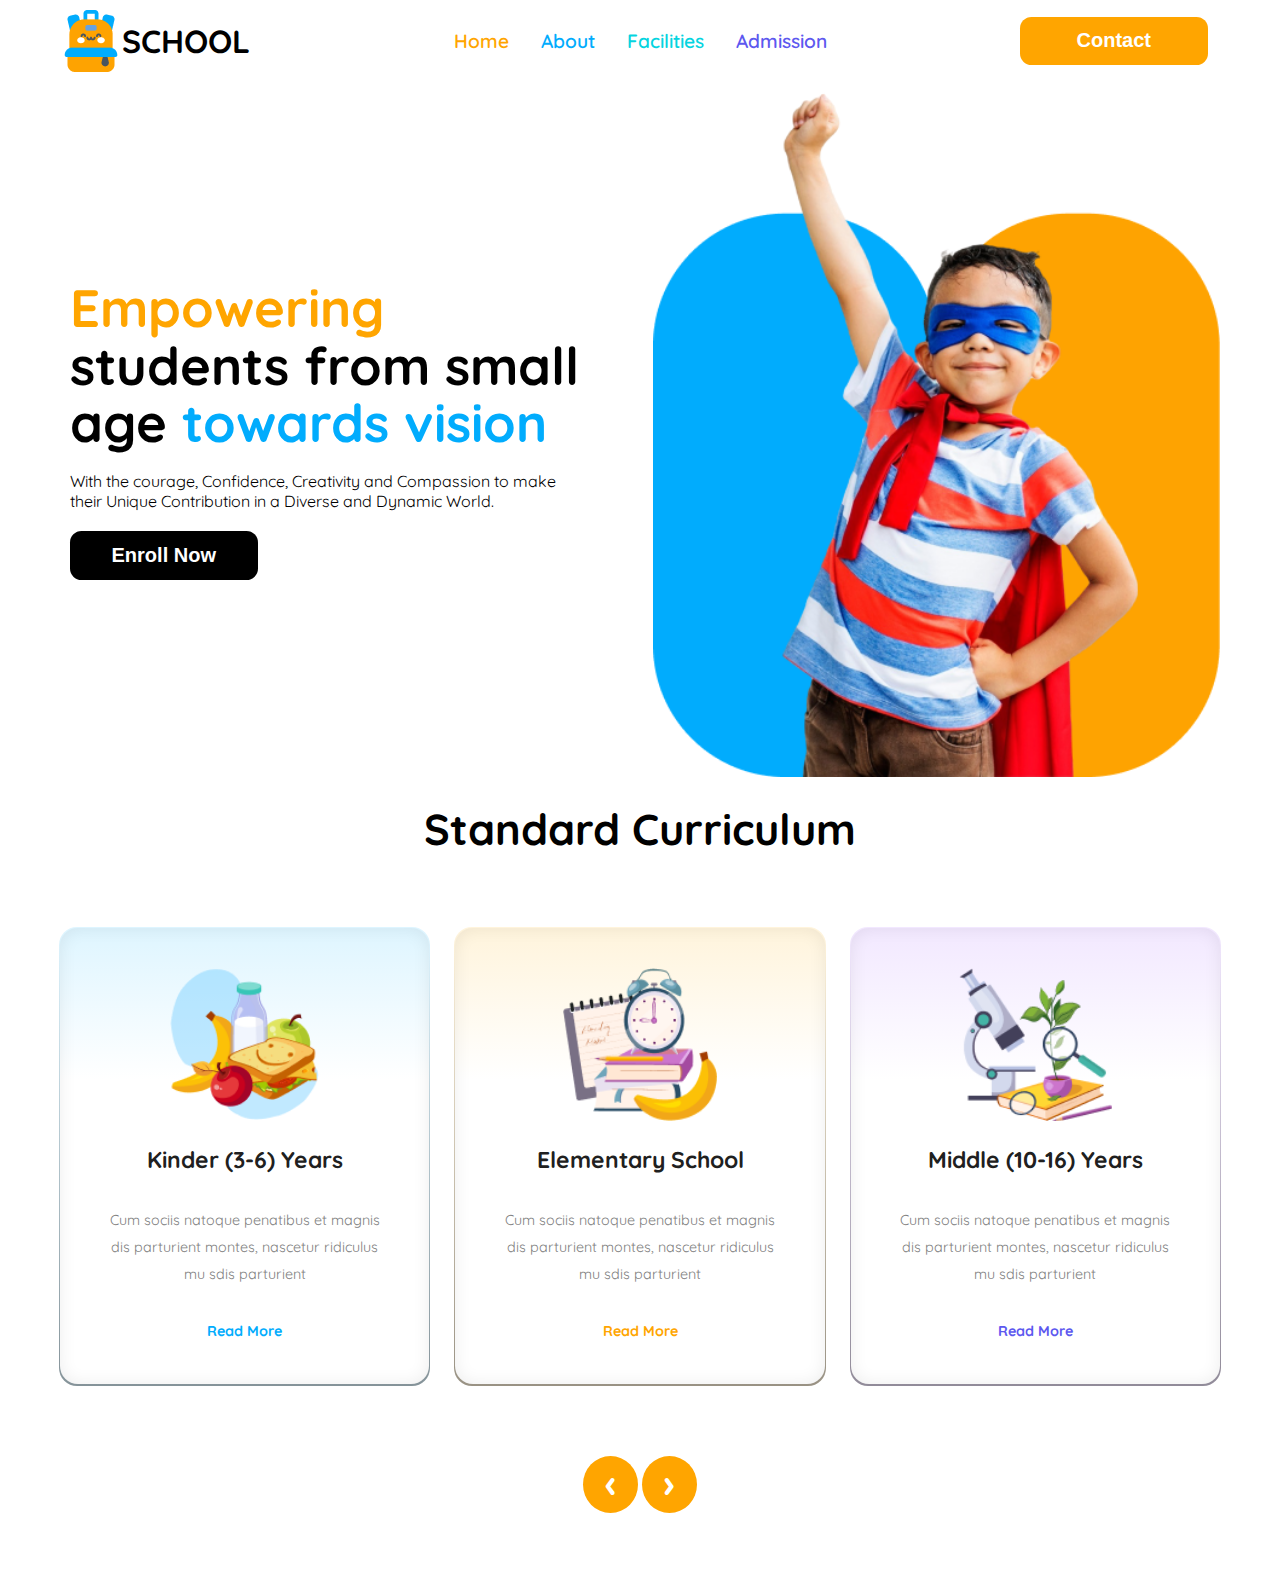
==== index.html @ cec09db2 "add three section" ====
<!DOCTYPE html>
<html lang="en">

<head>
    <meta charset="UTF-8">
    <meta name="viewport" content="width=device-width, initial-scale=1.0">
    <title>Document</title>
    <link rel="stylesheet" href="styles/style.css">
</head>

<body>
    <header class="container_fluid border_bottom_yellow">
        <div class="container">
            <!-- .navbar>.logo>img^nav.nav_items>li*4^btn.contact_btn -->
            <div class="navbar_container">
                <div class="navbar_content logo_div flex">
                    <div class="logo_img">
                        <img src="assets/logo.png" alt="website-logo">
                    </div>
                    <h3 class="display_none">SCHOOL</h3>
                </div>
                <div class="navbar_content display_none">
                    <nav class="nav_items flex">
                        <li><a href="#"><span class="primary-color-2">Home</span></a></li>
                        <li><a href="#"><span class="primary-color-1">About</span></a></li>
                        <li><a href="#"><span class="secondary-color-1">Facilities</span></a></li>
                        <li><a href="#"><span class="secondary-color-2">Admission</span></a></li>
                    </nav>
                </div>
                <div class="navbar_content display_none">
                    <button class="common_btn contact_btn">Contact</button>
                </div>
                <div class="hambuger_image display_none_lg">
                    <img src="assets/hamburger.png" alt="">
                </div>
            </div>
        </div>
    </header>



    <section class="container_fluid">
        <div class="container">
            <div class="hero_container">
                <!-- .hero_left>h1.hero_heading+p.hero_p+btn.common_btn -->
                <div class="hero_content">
                    <div class="hero_left">
                        <h1 class="hero_heading"><span class="primary-color-2">Empowering <br></span>
                            <span class="p">students from small</span><br>
                            <span>age </span><span class="primary-color-1">towards vision </span>
                        </h1>
                        <p class="hero_p">With the courage, Confidence, Creativity and Compassion to make <br>their
                            Unique Contribution in a Diverse and Dynamic World.</p>
                        <div class="btn">
                            <button class="common_btn btn-bg-color-black enroll_btn">Enroll Now</button>
                        </div>
                        <!-- <button class="common_btn btn-bg-color-black enroll_btn">Enroll Now</button> -->
                    </div>
                </div>
                <div class="hero_content">
                    <img src="assets/hero-kids.png" alt="Hero image" class="hero_img">
                </div>
            </div>
        </div>
    </section>

    <section class="container_fluid">
        <div class="container">
            <div>
                <h2 class="standard_heading padding_top_20_80">Standard Curriculum</h2>
            </div>
            <div class="card_container padding_top_20_80 padding_bottom_20_80">
                <div class="card card_1">
                    <img src="assets/kinder.png" alt="" class="card_img card_img_1">
                    <h3 class="common_h3 padding_top_5_13">Kinder (3-6) Years</h3>
                    <p class="common_p padding_top_10_20 padding_bottom_5_13">Cum sociis natoque penatibus et magnis
                        dis parturient montes, nascetur ridiculus
                        mu sdis parturient</p>
                    <div class="padding_top_10_20">
                        <a href="#" class="primary-color-1 common_a padding_top_10_20">Read More</a>
                    </div>
                </div>
                <div class="card card_2">
                    <img src="assets/elementary.png" alt="" class="card_img card_img_2">
                    <h3 class="common_h3 padding_top_5_13">Elementary School</h3>
                    <p class="common_p padding_top_10_20 padding_bottom_5_13">Cum sociis natoque penatibus et magnis
                        dis parturient montes, nascetur ridiculus
                        mu sdis parturient</p>
                    <div class="padding_top_10_20">
                        <a href="#" class="common_a primary-color-2 padding_top_10_20">Read More</a>
                    </div>
                </div>
                <div class="card card_3">
                    <img src="assets/middle.png" alt="" class="card_img card_img_3">
                    <h3 class="common_h3 padding_top_5_13">Middle (10-16) Years</h3>
                    <p class="common_p padding_top_10_20 padding_bottom_5_13">Cum sociis natoque penatibus et magnis
                        dis parturient montes, nascetur ridiculus
                        mu sdis parturient</p>
                    <div class="padding_top_10_20">
                        <a href="#" class="common_a secondary-color-2 ">Read More</a>
                    </div>
                </div>
            </div>
            <div class="next_previous padding_bottom_20_80 display_none">
                <a href="#" class="previous round">&#8249;</a>
                <a href="#" class="next round">&#8250;</a>
            </div>
        </div>
    </section>
    <footer>

    </footer>
</body>

</html>
---- styles/style.css ----
@import url('https://fonts.googleapis.com/css2?family=Quicksand:wght@300..700&display=swap');

.quicksand-regular {
  font-family: "Quicksand", serif;
  font-optical-sizing: auto;
  font-weight: 400;
  font-style: normal;
}

:root {
  --primary-color-1: #01acfd;
  --primary-color-2: orange;

  --secondary-color-1: #05D4DF;
  --secondary-color-2: #5D58EF;
  --secondary-color-3: #95B226;
}
.primary-color-1 {
  color: var(--primary-color-1);
}

.primary-color-2 {
  color: var(--primary-color-2);
}

.secondary-color-1 {
  color: var(--secondary-color-1);
}

.secondary-color-2 {
  color: var(--secondary-color-2);
}

.secondary-color-3 {
  color: var(--secondary-color-3);
}

.btn-bg-color-black {
  background-color: black;
}

*,
*::before,
*::after {
  box-sizing: border-box;
}

body,
h1,
h2,
h3,
h4,
p,
figure,
blockquote,
dl,
dd {
  margin: 0;
}

html {
  font-family: "Quicksand", serif;
  /* text-align: center; */
}

html,
body {
  min-height: 100%;
}

img,
picture {
  max-width: 100%;
  display: block;
}

.container {
  --max-width: 1160px;
  --padding: 1rem;
  width: min(var(--max-width), 100% - (var(--padding) * 2));
  margin-inline: auto;
}


h1 {
  /* min32 max56 */
  font-size: clamp(2rem, 1.571rem + 2.14vw, 3.5rem);
  /* min35 max61 */
  line-height: clamp(2.188rem, 1.723rem + 2.32vw, 3.813rem);
}

h2 {
  /* fontsize 46 26 */
  font-size: clamp(1.625rem, 1.268rem + 1.79vw, 2.875rem);
  font-weight: bold;
  /* line-height:  57.5 37.5 ; */
  line-height: clamp(2.344rem, 1.987rem + 1.79vw, 3.594rem);
  text-align: center;
}







.flex {
  display: flex;
}

.padding_top_20_80 {
  padding-top: clamp(1.25rem, 0.179rem + 5.36vw, 5rem);
}

.padding_top_10_20 {
  padding-top: clamp(0.625rem, 0.446rem + 0.89vw, 1.25rem);
}

.padding_top_5_13 {
  padding-top: clamp(0.313rem, 0.17rem + 0.71vw, 0.813rem);
}

.padding_bottom_5_13 {
  padding-bottom: clamp(0.313rem, 0.17rem + 0.71vw, 0.813rem);
}

.padding_bottom_10_20 {
  padding-bottom: clamp(0.625rem, 0.446rem + 0.89vw, 1.25rem);
}

.padding_bottom_20_80 {
  padding-bottom: clamp(1.25rem, 0.179rem + 5.36vw, 5rem);
}

.navbar_container {
  display: flex;
  flex-wrap: wrap;
  justify-content: space-between;
  align-items: center;
  padding-block: 10px;
}
.navbar_content{
  min-width: 200px;
}

.logo_div {
  align-items: center;
}

.nav_items li {
  list-style: none;
}



.nav_items li a {
  padding: 1rem;
  text-decoration: none;
  font-size: 1.2rem;
  font-weight: 600;
  /* transition: all 1s ease; */
}
.nav_items li:hover a{
  font-size: 1.2rem;
  font-weight: 900;
  border-top: 0.1px solid #95B226;
  border-bottom: 0.1px solid #95B226; 
  box-shadow: inset 0 5px 12px rgba(158, 190, 32, 0.322);
}
.logo_div h3 {
  font-size: 2rem;
  font-weight: bold;
}

.common_btn {
  /*min 131px, max:197px */
  width: clamp(8.188rem, 7.009rem + 5.89vw, 12.313rem);
  /* min 42, max 50 */
  height: clamp(2.625rem, 2.482rem + 0.71vw, 3.125rem);
  background-color: var(--primary-color-2);
  color: white;
  /* width: clamp(); */
  /* min:16px max:20px */
  font-size: clamp(1rem, 0.909rem + 0.45vw, 1.25rem);
  font-weight: 600;
  border: none;
  /* min:8px max 12px */
  border-radius: clamp(0.5rem, 0.429rem + 0.36vw, 0.75rem);
  transition: all 0.5s ease;
}
.common_btn:hover {
  background-color: #01acfd;
  box-shadow: 0 7px 12px rgba(0, 0, 0, 0.3); /* Shadow under the button */
  transform: translateY(-2px); /* Slight upward movement */
}

.common_btn:active {
  background-color: #5D58EF;
  box-shadow: 0 4px 10px rgba(0, 0, 0, 0.2); /* Smaller shadow */
  transform: translateY(0); /* Bring it back to its original position */
}
.btn-bg-color-black {
  background-color: black;
}

.hero_container {
  display: flex;
  flex-wrap: wrap;
  gap: clamp(0.769rem, 0.483rem + 1.43vw, 1.768rem);
}

.hero_content {
  min-width: 250px;
  min-height: 250px;
  flex: 1;

  display: flex;
  align-items: center;
  overflow: hidden;
}
.hero_img {
  width: 100%;
  height: auto;
  object-fit: contain;
}
.hero_left>* {
  padding: 10px;
}

.hero_p {
  margin-left: 0px;
}

.enroll_btn {

  margin-left: 0px;
}


/* standard Card Section */
.standard_heading{
  padding-top: 25px;
}
.card_container {
  display: flex;
  flex-wrap: wrap;
  gap: clamp(0.769rem, 0.483rem + 1.43vw, 1.768rem);
}

.card {
  /* w   357 367.8 */
  /* width: clamp(22.313rem, 22.12rem + 0.96vw, 22.988rem); */
  min-width: 250px;
  /* h 321.28 481.5   */
  /* height:  clamp(20.08rem, 17.219rem + 14.31vw, 30.094rem); */
  min-height: 400px;
  /* Stroke color */
  flex: 1;


  border-radius: clamp(0.798rem, 0.689rem + 0.54vw, 1.179rem);
  display: flex;
  flex-direction: column;
  justify-content: center;
  align-items: center;
  /* p 36 40   */
  padding: clamp(2.25rem, 2.179rem + 0.36vw, 2.5rem);
  background-image: linear-gradient(to bottom, #DEF5FF, #ffffff, #ffffff, #ffffff);
  position: relative;
  box-shadow: inset 0 0 17px rgba(0, 0, 0, 0.074);
  transition: all 0.3s ease-in;
}

.card::after {
  content: "";
  position: absolute;
  height: 100.7%;
  width: 100.6%;
  border-radius: clamp(0.798rem, 0.689rem + 0.54vw, 1.179rem);
  background-image: linear-gradient(to bottom, #DEF5FF, #859399);
  z-index: -1;
  transition: all 0.3s ease-in;
}
.card:hover{
  background-image: linear-gradient(to right,  #ffffff, #DEF5FF, #DEF5FF, #ffffff);
  border-radius: 50%;
  
}
.card:hover::after{
  height: 100%;
  width: 100%;
  border-radius: 50%;
  box-shadow: 0 10px 12px rgba(34, 34, 34, 0.1); /* Shadow under the button */
  
}

.card_2 {
  background-image: linear-gradient(to bottom, #FFF4DC, #ffffff, #ffffff, #ffffff);
}
.card_2:hover {
  background-image: linear-gradient(to right, #ffffff, #FFF4DC, #FFF4DC, #ffffff);
}
.card_2::after {
  background-image: linear-gradient(to bottom, #FFF4DC, #999284);
}

.card_3 {
  background-image: linear-gradient(to bottom, #F2E8FF, #ffffff, #ffffff, #ffffff);
}
.card_3:hover {
  background-image: linear-gradient(to right, #Ffffff, #F2E8FF, #F2E8FF, #ffffff);
}
.card_3::after {
  background-image: linear-gradient(to bottom, #F2E8FF, #918B99);
}

.card_img {
  /* w 136.76  92.6   */
  width: clamp(7.524rem, 5.499rem + 5.13vw, 10.112rem);
  /* h 136.76 92.6 */
  height: clamp(7.524rem, 5.499rem + 5.13vw, 10.112rem);
  transition: all 0.5s ease-in-out;
}

.card:hover img{
  width: clamp(5.524rem, 3.499rem + 5.13vw, 8.112rem);
  height: clamp(5.524rem, 3.499rem + 5.13vw, 8.112rem);
  transition: all 0.5s ease-in-out;
}

.common_h3 {
  /* fz 24 16.6 */
  font-size: clamp(1.038rem, 0.905rem + 0.66vw, 1.5rem);
  /* lh 60.7 20.8 */
  line-height: clamp(1.3rem, 0.587rem + 3.56vw, 3.794rem);
  color: #202020;
}

.common_p {
  /* fz   10.22    15.09 */
  font-size: clamp(0.639rem, 0.552rem + 0.43vw, 0.943rem);
  font-weight: normal;
  /* lh   19.2     28.3 */
  line-height: clamp(1.2rem, 1.037rem + 0.81vw, 1.769rem);
  color: #808080;
  text-align: center;
}

.common_a {
  text-decoration: none;
  /* fz 15.09 10.22 */
  font-size: clamp(0.639rem, 0.552rem + 0.43vw, 0.943rem);
  /* lh 28.3 19.2 */
  line-height: clamp(1.2rem, 1.037rem + 0.81vw, 1.769rem);
  font-weight: 900;
}

.next_previous {
  text-align: center;
}

.next_previous a {
  text-decoration: none;
  display: inline-block;
  padding: 6px 22px 10px;
  background-color: orange;
  color: white;
  font-size: 40px;
  line-height: 41px;
  font-weight: 900;
  border-radius: 50%;
}

.next {
  background-color: #04AA6D;
  color: white;
}

.next,
.previous {
  background-color: orange;
  color: white;
}
.display_none_lg{
  display: none;
}






@media screen and (max-width: 768px) {
  .border_bottom_yellow{
    border-bottom: 1.5px solid orange;
  }
  .hero_container{
    flex-direction: column-reverse;
    justify-content: center;
    align-items: center;
  }
  .hero_left{
    text-align: center;
  }
  .card {
    min-width: 300px;
    min-height: 300px;
    box-shadow: inset 0 0 17px rgba(0, 0, 0, 0.074);
  }
  .card::after {
    height: 100%;
    width: 100%;
  }
  .common_p{
    font-size: 10.22px;
  }
  .common_a {
    font-size: 10.22px;
  }
  .display_none{
    display: none;
  }
  .display_none_lg{
    display: block;
  }

}
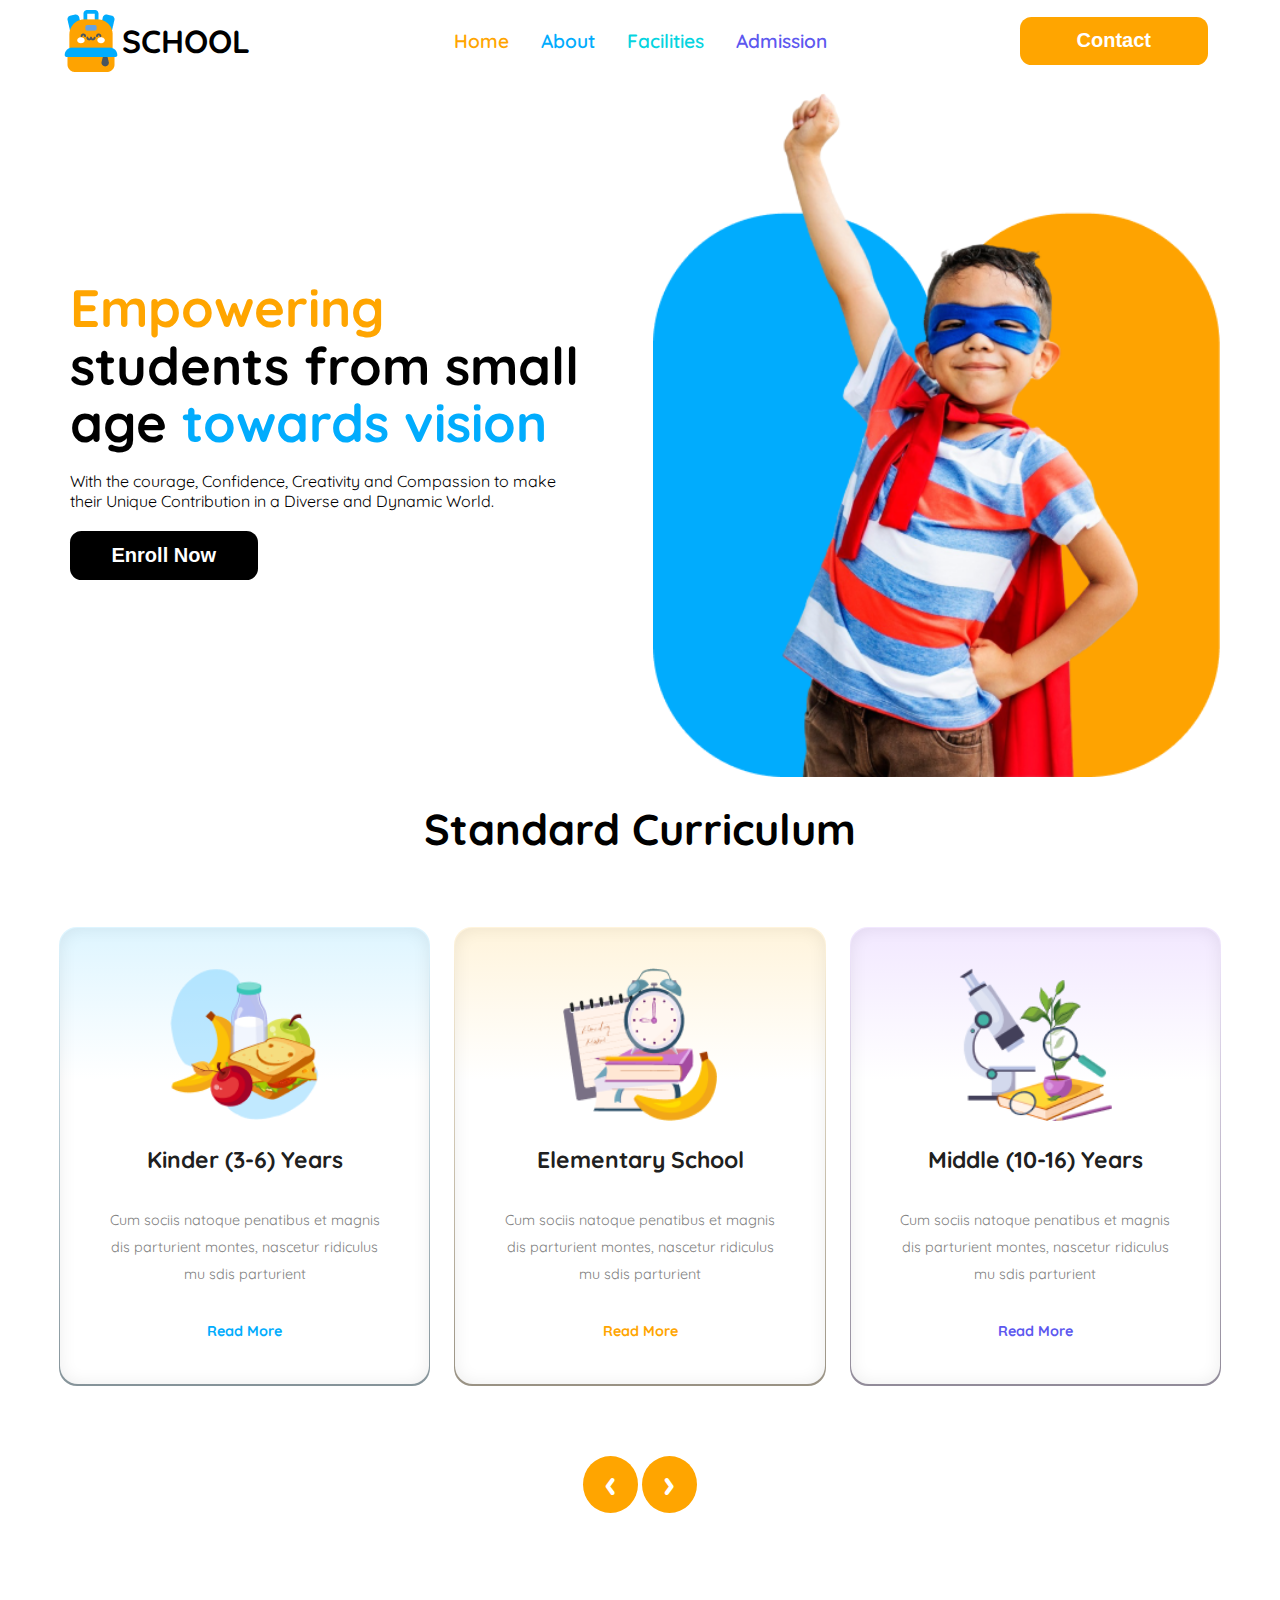
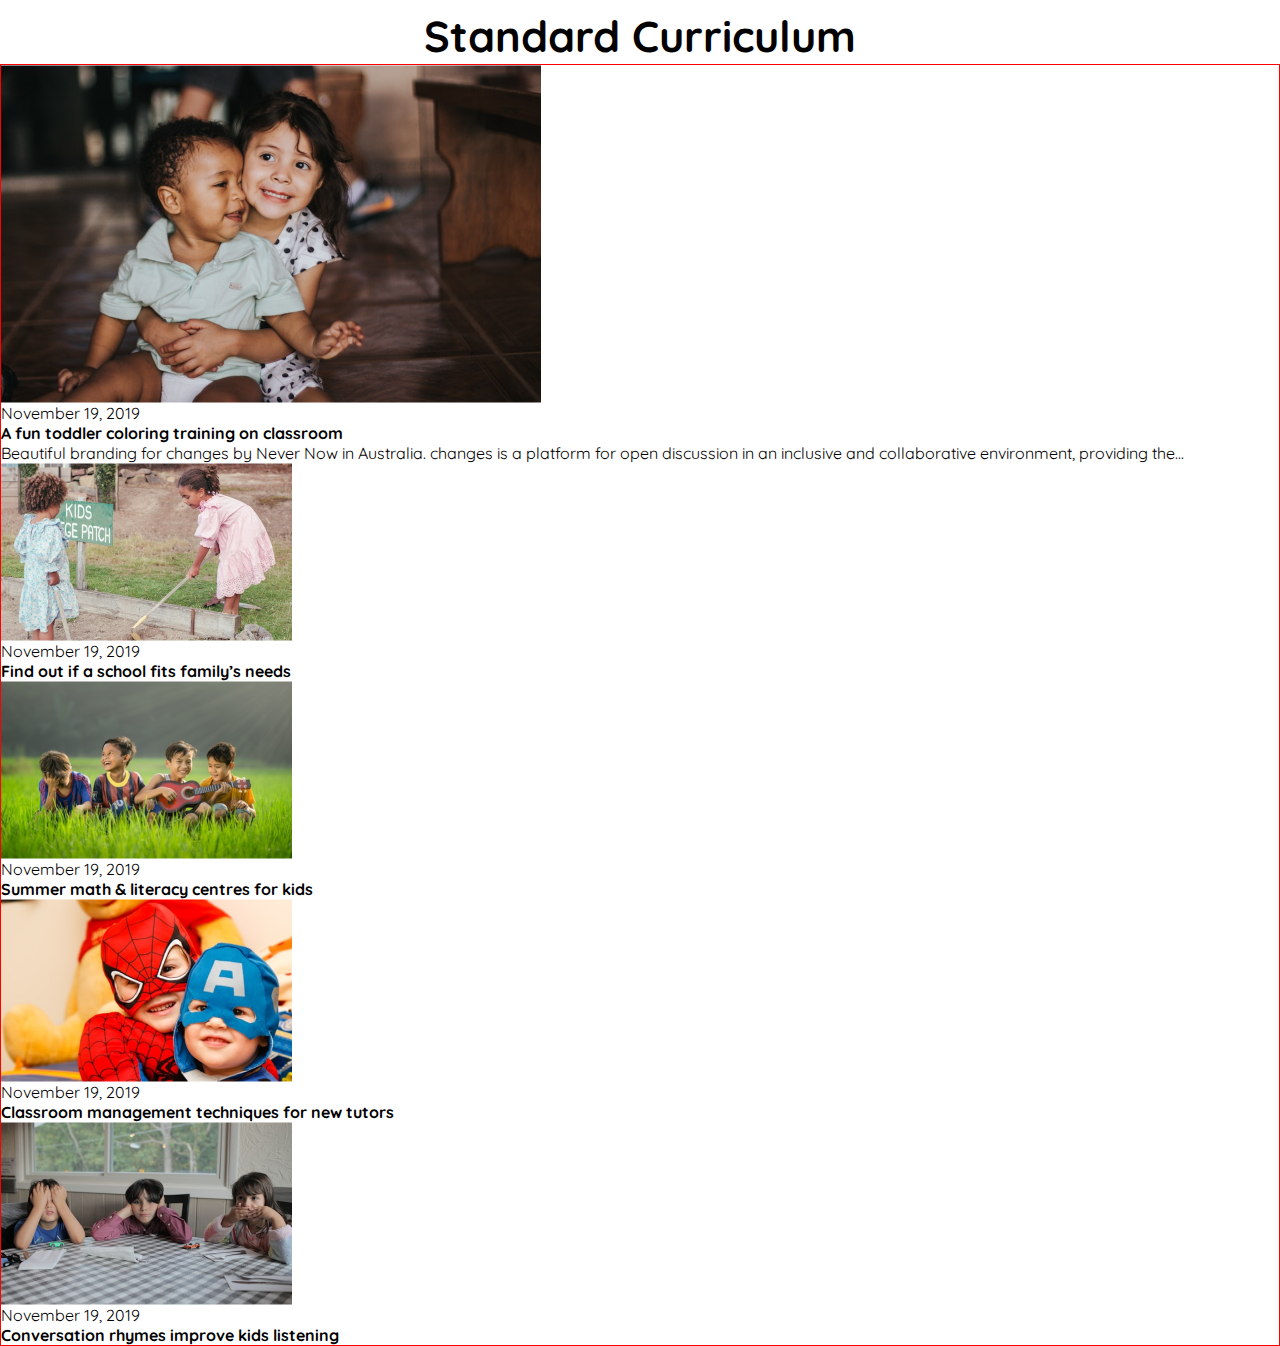
==== commit 5f938150: "story html adding" ====
--- a/index.html
+++ b/index.html
@@ -107,6 +107,76 @@
             </div>
         </div>
     </section>
+    <section class="container_fluid">
+        <div class="containter">
+            <div>
+                <h2 class="standard_heading padding_top_20_80">Standard Curriculum</h2>
+            </div>
+            <div class="grid_container">
+                <!-- .story.story_$*7>img.story_img+.story_content>.story_date+h4.story_heading -->
+                <div class="story story_1 display_none">
+                    <img src="assets/story-1.png" alt="" class="story_img">
+                    <div class="story_content">
+                        <div class="story_date"><p>November 19, 2019</p></div>
+                        <h4 class="story_heading">A fun toddler coloring training on
+                            classroom</h4>
+                        <p class="story_1_p">Beautiful branding for changes by Never Now in Australia.
+                            changes is a platform for open discussion in an inclusive and
+                            collaborative environment, providing the...
+                        </p>
+                    </div>
+                </div>
+                <div class="story story_2">
+                    <img src="assets/story-2.png" alt="" class="story_img">
+                    <div class="story_content">
+                        <div class="story_date"><p>November 19, 2019</p></div>
+                        <h4 class="story_heading">Find out if a school fits  
+                            family’s needs  </h4>
+                    </div>
+                </div>
+                <div class="story story_3">
+                    <img src="assets/story-3.png" alt="" class="story_img">
+                    <div class="story_content">
+                        <div class="story_date"><p>November 19, 2019</p> </div>
+                        <h4 class="story_heading">Summer math & literacy
+                            centres for kids</h4>
+                    </div>
+                </div>
+                <div class="story story_4">
+                    <img src="assets/story-4.png" alt="" class="story_img">
+                    <div class="story_content">
+                        <div class="story_date"><p>November 19, 2019</p></div>
+                        <h4 class="story_heading">Classroom management
+                            techniques for new tutors</h4>
+                    </div>
+                </div>
+                <div class="story story_5">
+                    <img src="assets/story-5.png" alt="" class="story_img">
+                    <div class="story_content">
+                        <div class="story_date"><p>November 19, 2019</p></div>
+                        <h4 class="story_heading">Conversation rhymes
+                            improve kids listening </h4>
+                    </div>
+                </div>
+                <div class="story story_6 display_none_lg">
+                    <img src="assets/story-2.png" alt="" class="story_img">
+                    <div class="story_content">
+                        <div class="story_date"><p>November 19, 2019</p></div>
+                        <h4 class="story_heading">Find out if a school fits  
+                            family’s needs  </h4>
+                    </div>
+                </div>
+                <div class="story story_7 display_none_lg">
+                    <img src="assets/story-3.png" alt="" class="story_img">
+                    <div class="story_content">
+                        <div class="story_date"><p>November 19, 2019</p></div>
+                        <h4 class="story_heading">Summer math & literacy
+                            centres for kids</h4>
+                    </div>
+                </div>
+            </div>
+        </div>
+    </section>
     <footer>
 
     </footer>
--- a/styles/style.css
+++ b/styles/style.css
@@ -15,6 +15,7 @@
   --secondary-color-2: #5D58EF;
   --secondary-color-3: #95B226;
 }
+
 .primary-color-1 {
   color: var(--primary-color-1);
 }
@@ -139,7 +140,8 @@
   align-items: center;
   padding-block: 10px;
 }
-.navbar_content{
+
+.navbar_content {
   min-width: 200px;
 }
 
@@ -160,13 +162,15 @@
   font-weight: 600;
   /* transition: all 1s ease; */
 }
-.nav_items li:hover a{
+
+.nav_items li:hover a {
   font-size: 1.2rem;
   font-weight: 900;
   border-top: 0.1px solid #95B226;
-  border-bottom: 0.1px solid #95B226; 
+  border-bottom: 0.1px solid #95B226;
   box-shadow: inset 0 5px 12px rgba(158, 190, 32, 0.322);
 }
+
 .logo_div h3 {
   font-size: 2rem;
   font-weight: bold;
@@ -188,17 +192,23 @@
   border-radius: clamp(0.5rem, 0.429rem + 0.36vw, 0.75rem);
   transition: all 0.5s ease;
 }
+
 .common_btn:hover {
   background-color: #01acfd;
-  box-shadow: 0 7px 12px rgba(0, 0, 0, 0.3); /* Shadow under the button */
-  transform: translateY(-2px); /* Slight upward movement */
+  box-shadow: 0 7px 12px rgba(0, 0, 0, 0.3);
+  /* Shadow under the button */
+  transform: translateY(-2px);
+  /* Slight upward movement */
 }
 
 .common_btn:active {
   background-color: #5D58EF;
-  box-shadow: 0 4px 10px rgba(0, 0, 0, 0.2); /* Smaller shadow */
-  transform: translateY(0); /* Bring it back to its original position */
-}
+  box-shadow: 0 4px 10px rgba(0, 0, 0, 0.2);
+  /* Smaller shadow */
+  transform: translateY(0);
+  /* Bring it back to its original position */
+}
+
 .btn-bg-color-black {
   background-color: black;
 }
@@ -218,11 +228,13 @@
   align-items: center;
   overflow: hidden;
 }
+
 .hero_img {
   width: 100%;
   height: auto;
   object-fit: contain;
 }
+
 .hero_left>* {
   padding: 10px;
 }
@@ -238,9 +250,10 @@
 
 
 /* standard Card Section */
-.standard_heading{
+.standard_heading {
   padding-top: 25px;
 }
+
 .card_container {
   display: flex;
   flex-wrap: wrap;
@@ -281,25 +294,30 @@
   z-index: -1;
   transition: all 0.3s ease-in;
 }
-.card:hover{
-  background-image: linear-gradient(to right,  #ffffff, #DEF5FF, #DEF5FF, #ffffff);
+
+.card:hover {
+  background-image: linear-gradient(to right, #ffffff, #DEF5FF, #DEF5FF, #ffffff);
   border-radius: 50%;
-  
-}
-.card:hover::after{
+
+}
+
+.card:hover::after {
   height: 100%;
   width: 100%;
   border-radius: 50%;
-  box-shadow: 0 10px 12px rgba(34, 34, 34, 0.1); /* Shadow under the button */
-  
+  box-shadow: 0 10px 12px rgba(34, 34, 34, 0.1);
+  /* Shadow under the button */
+
 }
 
 .card_2 {
   background-image: linear-gradient(to bottom, #FFF4DC, #ffffff, #ffffff, #ffffff);
 }
+
 .card_2:hover {
   background-image: linear-gradient(to right, #ffffff, #FFF4DC, #FFF4DC, #ffffff);
 }
+
 .card_2::after {
   background-image: linear-gradient(to bottom, #FFF4DC, #999284);
 }
@@ -307,9 +325,11 @@
 .card_3 {
   background-image: linear-gradient(to bottom, #F2E8FF, #ffffff, #ffffff, #ffffff);
 }
+
 .card_3:hover {
   background-image: linear-gradient(to right, #Ffffff, #F2E8FF, #F2E8FF, #ffffff);
 }
+
 .card_3::after {
   background-image: linear-gradient(to bottom, #F2E8FF, #918B99);
 }
@@ -322,7 +342,7 @@
   transition: all 0.5s ease-in-out;
 }
 
-.card:hover img{
+.card:hover img {
   width: clamp(5.524rem, 3.499rem + 5.13vw, 8.112rem);
   height: clamp(5.524rem, 3.499rem + 5.13vw, 8.112rem);
   transition: all 0.5s ease-in-out;
@@ -381,7 +401,18 @@
   background-color: orange;
   color: white;
 }
-.display_none_lg{
+
+/* story Section start*/
+.grid_container {
+  display: grid;
+  border: 1px solid red;
+  
+}
+
+/* story Section end*/
+
+
+.display_none_lg {
   display: none;
 }
 
@@ -391,37 +422,45 @@
 
 
 @media screen and (max-width: 768px) {
-  .border_bottom_yellow{
+  .border_bottom_yellow {
     border-bottom: 1.5px solid orange;
   }
-  .hero_container{
+
+  .hero_container {
     flex-direction: column-reverse;
     justify-content: center;
     align-items: center;
   }
-  .hero_left{
+
+  .hero_left {
     text-align: center;
   }
+
   .card {
     min-width: 300px;
     min-height: 300px;
     box-shadow: inset 0 0 17px rgba(0, 0, 0, 0.074);
   }
+
   .card::after {
     height: 100%;
     width: 100%;
   }
-  .common_p{
+
+  .common_p {
     font-size: 10.22px;
   }
+
   .common_a {
     font-size: 10.22px;
   }
-  .display_none{
+
+  .display_none {
     display: none;
   }
-  .display_none_lg{
+
+  .display_none_lg {
     display: block;
   }
 
-}
+}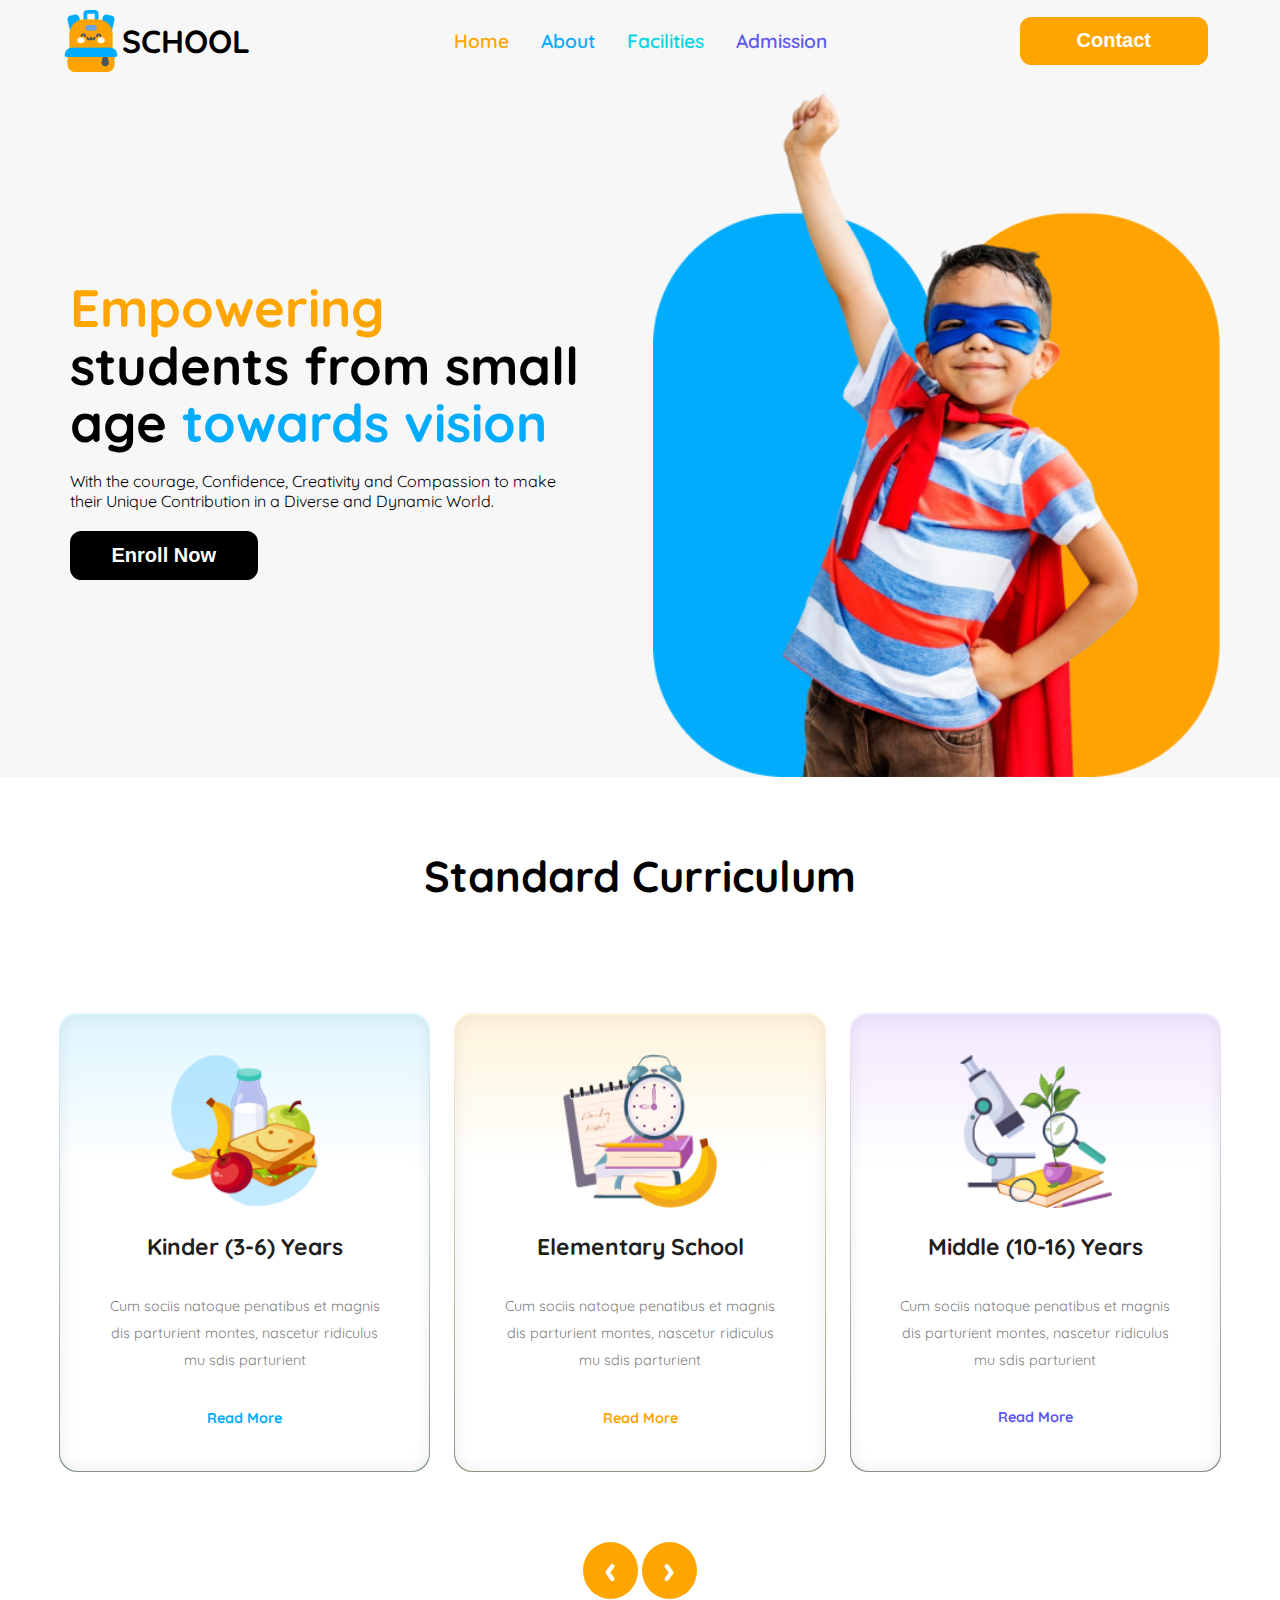
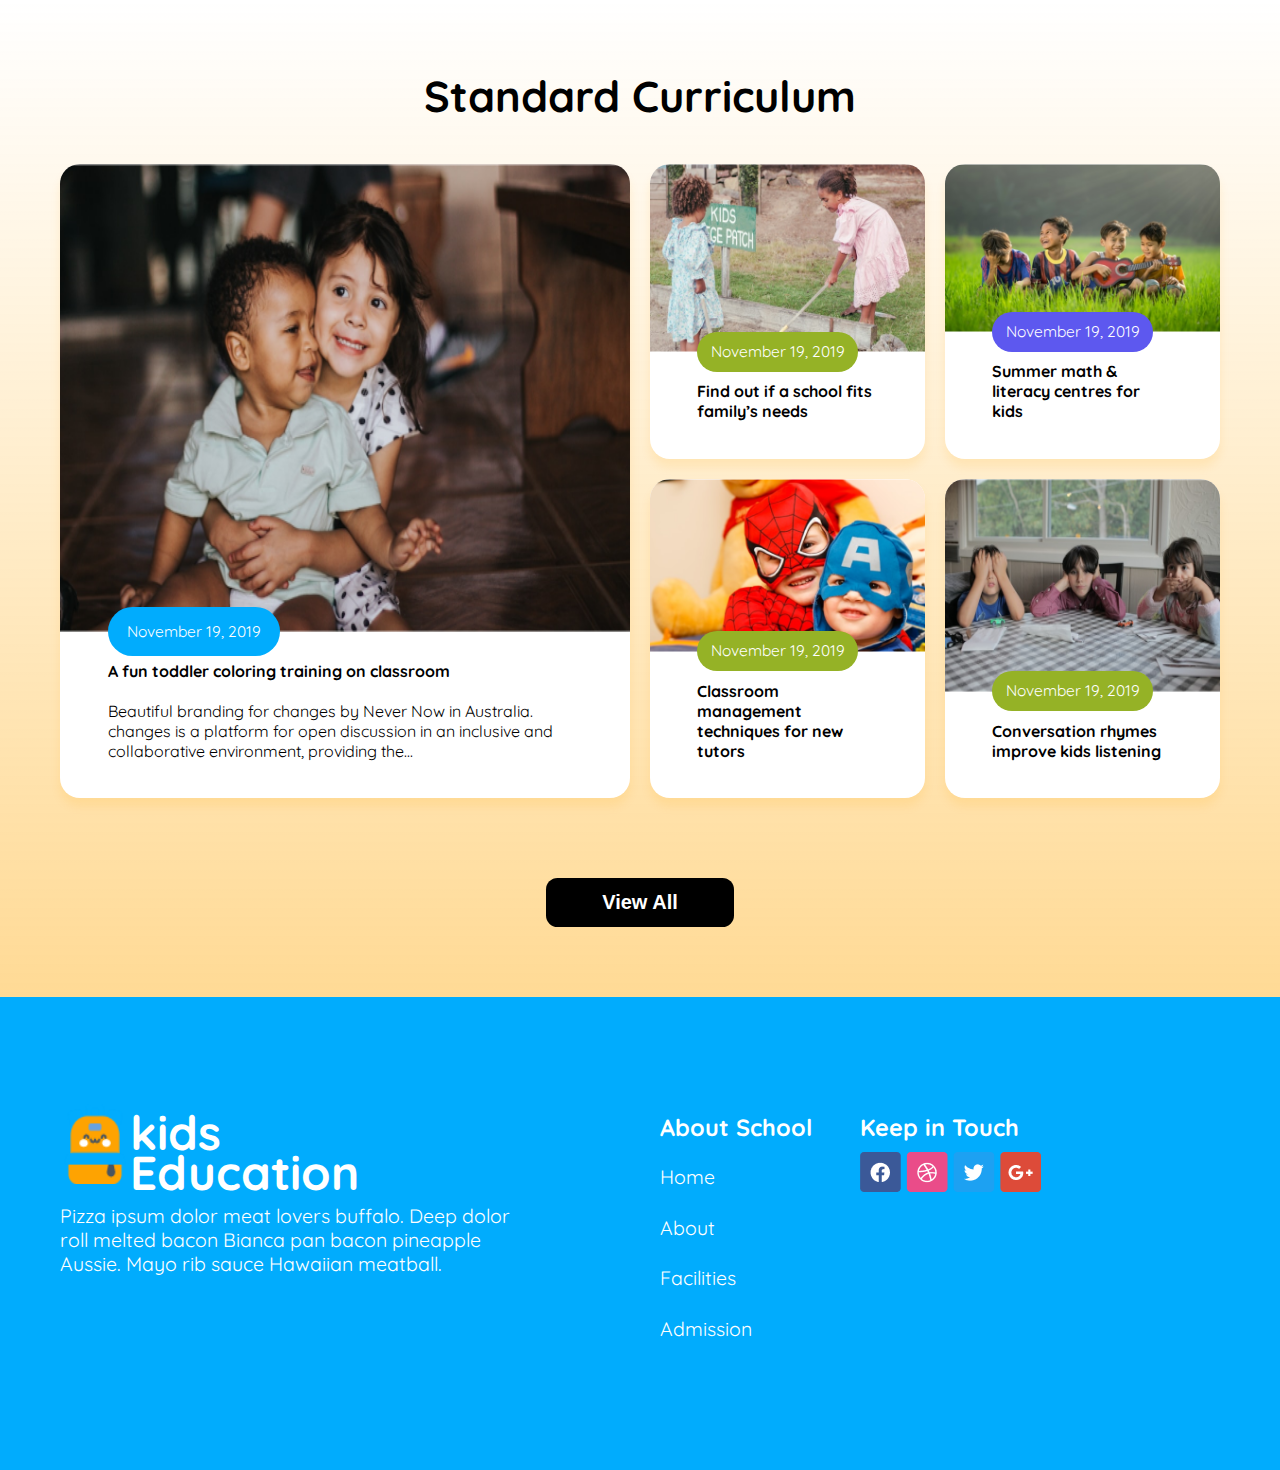
==== commit 339cfaee: "Almost everything is done" ====
--- a/index.html
+++ b/index.html
@@ -9,15 +9,17 @@
 </head>
 
 <body>
-    <header class="container_fluid border_bottom_yellow">
+    <header class="container_fluid header_container_fluid_bg border_bottom_yellow">
         <div class="container">
             <!-- .navbar>.logo>img^nav.nav_items>li*4^btn.contact_btn -->
             <div class="navbar_container">
                 <div class="navbar_content logo_div flex">
                     <div class="logo_img">
-                        <img src="assets/logo.png" alt="website-logo">
-                    </div>
-                    <h3 class="display_none">SCHOOL</h3>
+                        <a href="#"><img src="assets/logo.png" alt="website-logo"></a>
+                    </div>
+                    <a href="#">
+                        <h3 class="display_none">SCHOOL</h3>
+                    </a>
                 </div>
                 <div class="navbar_content display_none">
                     <nav class="nav_items flex">
@@ -37,9 +39,7 @@
         </div>
     </header>
 
-
-
-    <section class="container_fluid">
+    <section class="container_fluid hero_container_fluid_bg">
         <div class="container">
             <div class="hero_container">
                 <!-- .hero_left>h1.hero_heading+p.hero_p+btn.common_btn -->
@@ -64,6 +64,8 @@
         </div>
     </section>
 
+    
+
     <section class="container_fluid">
         <div class="container">
             <div>
@@ -101,23 +103,25 @@
                     </div>
                 </div>
             </div>
-            <div class="next_previous padding_bottom_20_80 display_none">
+            <div class="next_previous  display_none">
                 <a href="#" class="previous round">&#8249;</a>
                 <a href="#" class="next round">&#8250;</a>
             </div>
         </div>
     </section>
-    <section class="container_fluid">
-        <div class="containter">
+    <section class="container_fluid story_container_fluid">
+        <div class="container story_container_bg">
             <div>
-                <h2 class="standard_heading padding_top_20_80">Standard Curriculum</h2>
+                <h2 class="standard_heading">Standard Curriculum</h2>
             </div>
             <div class="grid_container">
                 <!-- .story.story_$*7>img.story_img+.story_content>.story_date+h4.story_heading -->
                 <div class="story story_1 display_none">
                     <img src="assets/story-1.png" alt="" class="story_img">
                     <div class="story_content">
-                        <div class="story_date"><p>November 19, 2019</p></div>
+                        <div class="story_date">
+                            <a class="story_date_1a">November 19, 2019</a>
+                        </div>
                         <h4 class="story_heading">A fun toddler coloring training on
                             classroom</h4>
                         <p class="story_1_p">Beautiful branding for changes by Never Now in Australia.
@@ -129,15 +133,19 @@
                 <div class="story story_2">
                     <img src="assets/story-2.png" alt="" class="story_img">
                     <div class="story_content">
-                        <div class="story_date"><p>November 19, 2019</p></div>
-                        <h4 class="story_heading">Find out if a school fits  
-                            family’s needs  </h4>
+                        <div class="story_date">
+                            <a>November 19, 2019</a>
+                        </div>
+                        <h4 class="story_heading">Find out if a school fits
+                            family’s needs </h4>
                     </div>
                 </div>
                 <div class="story story_3">
                     <img src="assets/story-3.png" alt="" class="story_img">
                     <div class="story_content">
-                        <div class="story_date"><p>November 19, 2019</p> </div>
+                        <div class="story_date">
+                            <a class="story_date_3a">November 19, 2019</a>
+                        </div>
                         <h4 class="story_heading">Summer math & literacy
                             centres for kids</h4>
                     </div>
@@ -145,7 +153,9 @@
                 <div class="story story_4">
                     <img src="assets/story-4.png" alt="" class="story_img">
                     <div class="story_content">
-                        <div class="story_date"><p>November 19, 2019</p></div>
+                        <div class="story_date">
+                            <a>November 19, 2019</a>
+                        </div>
                         <h4 class="story_heading">Classroom management
                             techniques for new tutors</h4>
                     </div>
@@ -153,7 +163,9 @@
                 <div class="story story_5">
                     <img src="assets/story-5.png" alt="" class="story_img">
                     <div class="story_content">
-                        <div class="story_date"><p>November 19, 2019</p></div>
+                        <div class="story_date">
+                            <a>November 19, 2019</a>
+                        </div>
                         <h4 class="story_heading">Conversation rhymes
                             improve kids listening </h4>
                     </div>
@@ -161,23 +173,69 @@
                 <div class="story story_6 display_none_lg">
                     <img src="assets/story-2.png" alt="" class="story_img">
                     <div class="story_content">
-                        <div class="story_date"><p>November 19, 2019</p></div>
-                        <h4 class="story_heading">Find out if a school fits  
-                            family’s needs  </h4>
+                        <div class="story_date">
+                            <a>November 19, 2019</a>
+                        </div>
+                        <h4 class="story_heading">Find out if a school fits
+                            family’s needs </h4>
                     </div>
                 </div>
                 <div class="story story_7 display_none_lg">
                     <img src="assets/story-3.png" alt="" class="story_img">
                     <div class="story_content">
-                        <div class="story_date"><p>November 19, 2019</p></div>
+                        <div class="story_date">
+                            <a class="story_date_3a">November 19, 2019</a>
+                        </div>
                         <h4 class="story_heading">Summer math & literacy
                             centres for kids</h4>
                     </div>
                 </div>
             </div>
+            <div class="view_all_btn_div">
+                <button class="common_btn btn-bg-color-black view_all_btn">View All</button>
+            </div>
+
         </div>
     </section>
-    <footer>
+
+    <footer class="container_fluid footer_container_fluid">
+        <div class="container">
+            <div class="footer_contents_container">
+                <div class="footer_contents footer_contents_left">
+                    <div class="footer_logo">
+                        <a href="#" id="footer_logo_a">
+                            <img src="assets/logo.png" alt="" id="footer_logo_img" height="80px" width="70px">
+                            <h3 id="footer_h3">kids <br>Education</h3>
+                        </a>
+                    </div>
+                    <div id="footer_p_div">
+                        <p >Pizza ipsum dolor meat lovers buffalo. Deep dolor roll melted bacon Bianca pan bacon pineapple Aussie. Mayo rib sauce Hawaiian meatball.</p>
+                    </div>
+                </div>
+                <div class="footer_contents footer_contents_middle">
+                    <div class="footer_nav">
+                        <h4 id="footer_h4">About School</h4>
+                        <div class="footer_nav_list">
+                            <li><a href="#" class="">Home</a></li>
+                            <li><a href="#" class="">About</a></li>
+                            <li><a href="#" class="">Facilities</a></li>
+                            <li><a href="#" class="">Admission</a></li>
+                        </div>
+                    </div>
+                </div>
+                <div class="footer_contents footer_contents_right">
+                    <div class="footer_social">
+                        <h4 id="footer_h4" >Keep in Touch</h4>
+                        <div class="social_icons">
+                            <img src="assets/fb.png" alt="facebook">
+                            <img src="assets/dribble.png" alt="">
+                            <img src="assets/twitter.png" alt="twitter">
+                            <img src="assets/google+.png" alt="Google_plus">
+                        </div>
+                    </div>
+                </div>
+            </div>
+        </div>
 
     </footer>
 </body>
--- a/styles/style.css
+++ b/styles/style.css
@@ -162,7 +162,6 @@
   font-weight: 600;
   /* transition: all 1s ease; */
 }
-
 .nav_items li:hover a {
   font-size: 1.2rem;
   font-weight: 900;
@@ -170,10 +169,14 @@
   border-bottom: 0.1px solid #95B226;
   box-shadow: inset 0 5px 12px rgba(158, 190, 32, 0.322);
 }
-
-.logo_div h3 {
+.navbar_container > .logo_div > a{
+  text-decoration: none;
+}
+.navbar_container > .logo_div > a > h3 {
   font-size: 2rem;
   font-weight: bold;
+  text-decoration: none;
+  color: black;
 }
 
 .common_btn {
@@ -212,7 +215,9 @@
 .btn-bg-color-black {
   background-color: black;
 }
-
+.hero_container_fluid_bg, .header_container_fluid_bg{
+  background-color: #f7f7f7;
+}
 .hero_container {
   display: flex;
   flex-wrap: wrap;
@@ -251,13 +256,14 @@
 
 /* standard Card Section */
 .standard_heading {
-  padding-top: 25px;
+  padding-bottom: clamp(1.563rem, 1.222rem + 1.7vw, 2.5rem);
 }
 
 .card_container {
   display: flex;
   flex-wrap: wrap;
   gap: clamp(0.769rem, 0.483rem + 1.43vw, 1.768rem);
+
 }
 
 .card {
@@ -405,12 +411,136 @@
 /* story Section start*/
 .grid_container {
   display: grid;
-  border: 1px solid red;
-  
-}
-
+  /* border: 1px solid red; */
+  /* grid-template-columns: repeat(4, 300px); */
+  /* grid-template-columns: repeat(auto-fit, 300px); */
+  /* grid-template-columns: repeat(auto-fit, 1fr); */
+  grid-template-columns: repeat(auto-fit, minmax(250px, 1fr));
+  justify-content: center;
+  gap: clamp(0.75rem, 0.589rem + 0.8vw, 1.313rem);
+}
+
+.story_container_fluid{
+  background: linear-gradient(to top, rgba(255, 166, 0, 0.415), rgba(0, 0, 0, 0)),
+              url('./assets/bg.png');
+  background-size: contain;
+  background-blend-mode: multiply;
+  background-position: center;
+  background-repeat: repeat;
+}
+.story_container_bg{
+  padding-block: clamp(2.5rem, 1.818rem + 3.41vw, 4.375rem);
+}
+.story{
+  display: flex;
+  background: #ffffff;
+  /* border: 3px solid green; */
+  border-radius: 20px;
+  flex-direction: column;
+  justify-content: center;
+  /* align-items: center;
+  text-align: center; */
+  overflow: hidden;
+  box-shadow: 0 8px 10px rgba(255, 166, 0, 0.124);
+}
+.story img{
+  width: 100%;
+  height: 100%;
+}
+.story_content{
+  padding-inline: clamp(1.438rem, 1.134rem + 1.52vw, 2.5rem);
+  padding-bottom: clamp(1.25rem, 1.089rem + 0.8vw, 1.813rem);
+}
+.story_content> *{
+  padding: 10px;
+}
+.story_1{
+  grid-row: span 2;
+  grid-column: span 2;
+}
+.story_date{
+  margin-top: -21px;
+
+}
+.story_date  a{
+  font-size: clamp(0.75rem, 0.679rem + 0.36vw, 1rem);
+  color: white;
+  /* padding: 16 20 - 10 14 */
+  padding-block: clamp(0.375rem, 0.287rem + 0.44vw, 0.688rem);
+  padding-inline: clamp(0.563rem, 0.475rem + 0.44vw, 0.875rem);
+  min-width: 50px;
+  background: var(--secondary-color-3);
+  border-radius: 50px;
+}
+.story_date .story_date_1a{
+  padding-block: clamp(0.625rem, 0.518rem + 0.54vw, 1rem);
+  padding-inline: clamp(0.875rem, 0.768rem + 0.54vw, 1.25rem);
+  background: var(--primary-color-1);
+}
+.story_date .story_date_3a{
+  background: var(--secondary-color-2);
+}
+
+.view_all_btn_div{
+  padding-top: clamp(1.25rem, -0.114rem + 6.82vw, 5rem);
+  text-align: center;
+}
 /* story Section end*/
 
+/*  */
+.footer_container_fluid{
+  background: var(--primary-color-1);
+  padding-block: clamp(3.75rem, 2.697rem + 5.26vw, 7.5rem);
+}
+.footer_contents_container{
+  display: flex;
+  flex-wrap: wrap;
+  font-size: clamp(1.063rem, 1.01rem + 0.26vw, 1.25rem);
+}
+.footer_contents{
+  width: 200px;
+  /* flex:1; */
+}
+.footer_contents_container .footer_contents_left{
+  min-width: 600px;
+}
+#footer_logo_a{
+  font-size: clamp(2.063rem, 1.905rem + 0.79vw, 2.625rem);
+  line-height: clamp(2.063rem, 1.905rem + 0.79vw, 2.625rem);
+}
+#footer_h4{
+  font-size: clamp(1.313rem, 1.26rem + 0.26vw, 1.5rem);
+}
+.footer_nav_list li{
+  list-style: none;
+  padding-block: clamp(0.625rem, 0.555rem + 0.35vw, 0.875rem);
+}
+.footer_nav_list li a{
+  text-decoration: none;
+  color: white;
+}
+.footer_contents > div > *{
+  padding-block: 5px;
+  margin: 0;
+  color: white;
+}
+.social_icons{
+  display: flex;
+  gap: 5px;
+}
+#footer_p_div{
+  padding-right: 150px;
+}
+#footer_logo_a{
+  display: flex;
+  align-items: center;
+  text-decoration: none;
+}
+#footer_logo_img{
+  margin-top: -18px;
+}
+
+/*  */
 
 .display_none_lg {
   display: none;
@@ -462,5 +592,9 @@
   .display_none_lg {
     display: block;
   }
+  .display_none_lg img{
+    width: 100%;
+    height: auto;
+  }
 
 }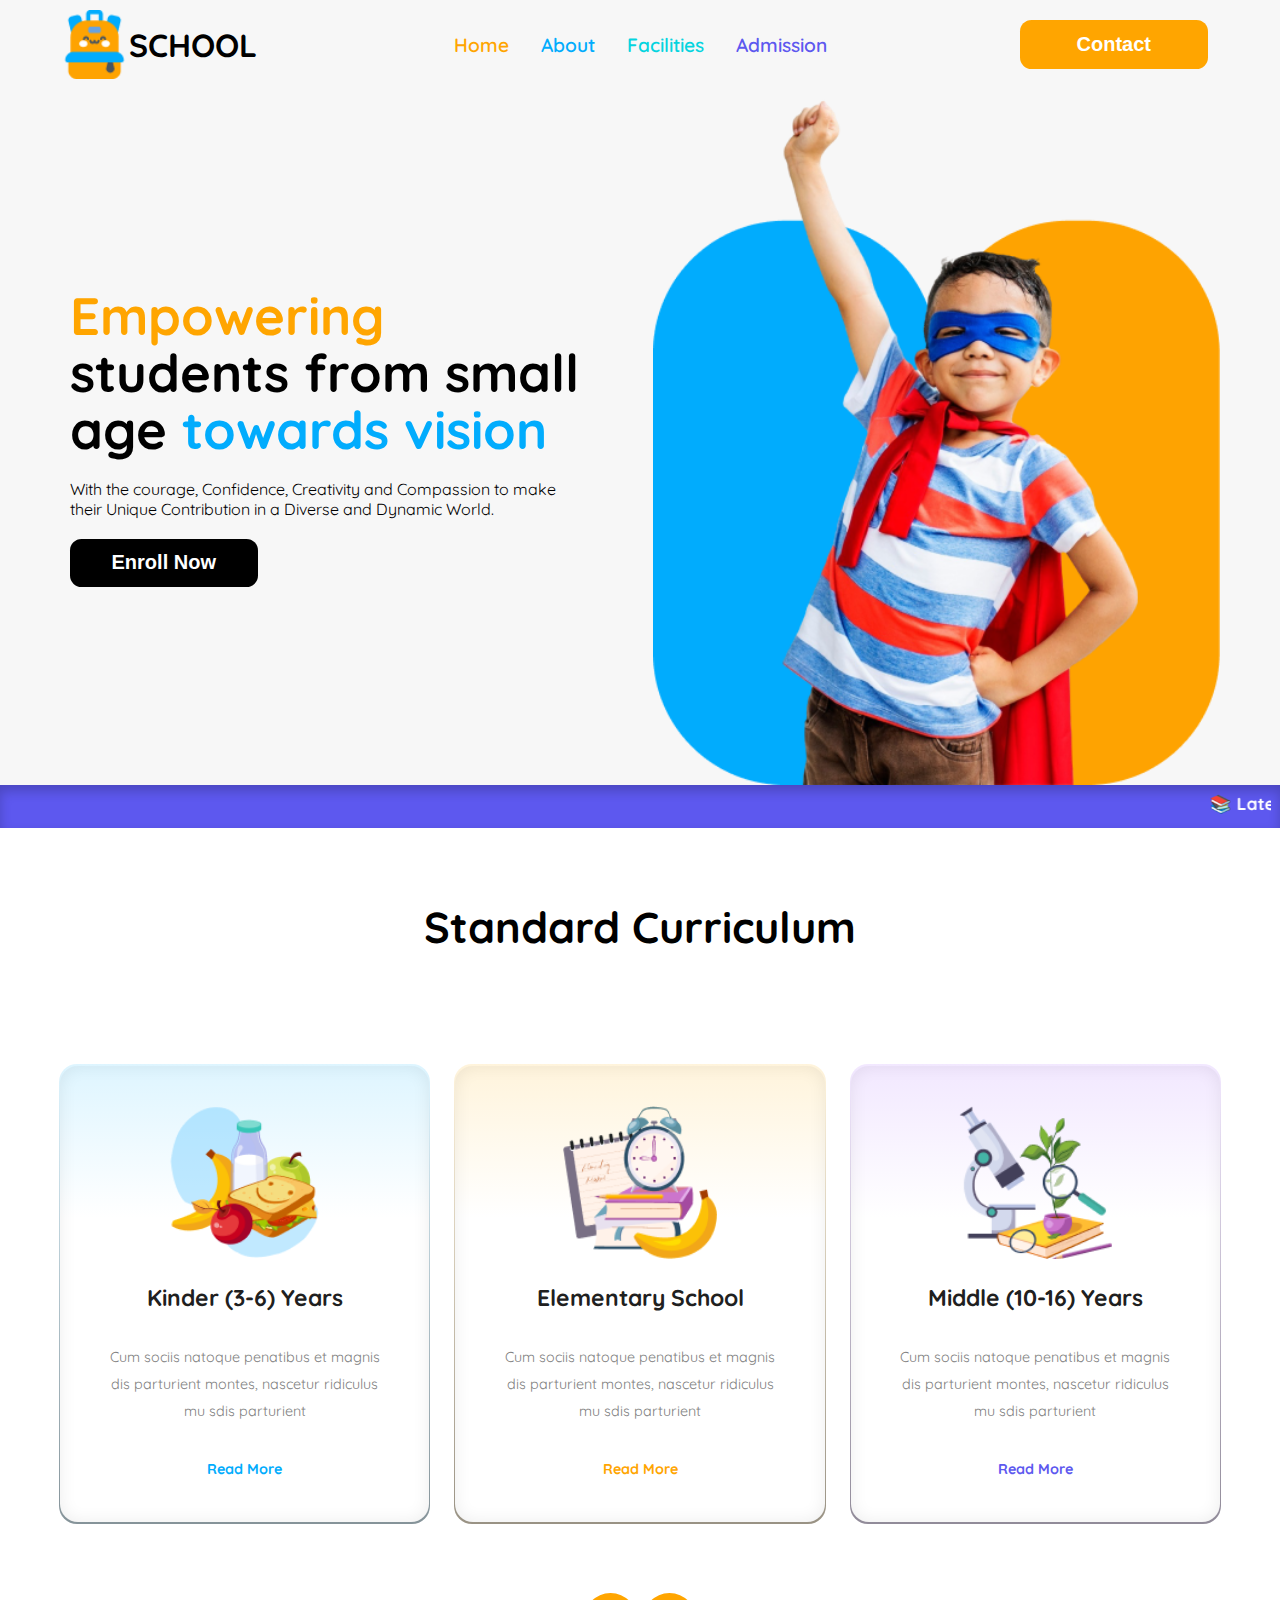
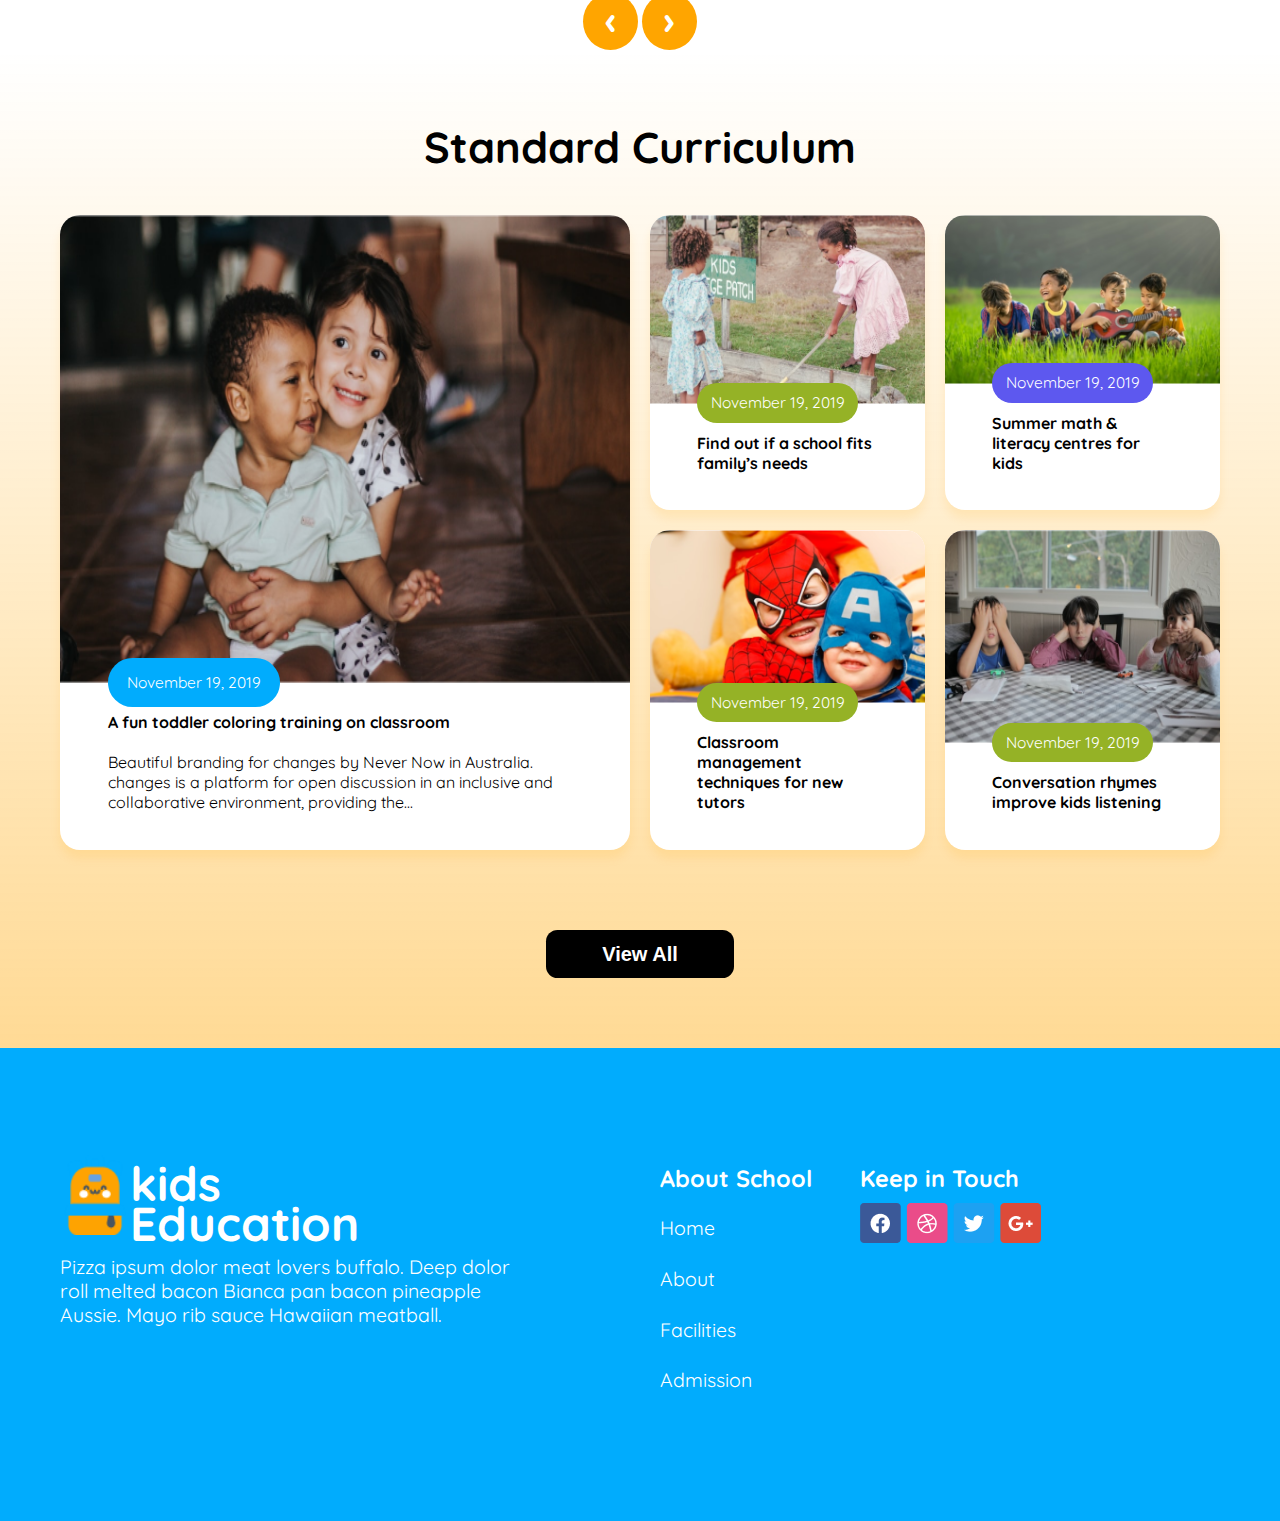
==== commit 213abc52: "marquee add" ====
--- a/index.html
+++ b/index.html
@@ -63,8 +63,17 @@
             </div>
         </div>
     </section>
-
     
+    <section class="container_fluid marquee_container_fluid">
+        <div class="news-container">
+            <marquee behavior="scroll" direction="left" scrollamount="7">
+              📚 Latest in Kids' Education: <span class="highlight">"Interactive Learning Apps"</span> are revolutionizing early education. 
+              Check out <span class="highlight">"Coding for Kids"</span> programs starting next week! 
+              New resources available for <span class="highlight">"STEM Activities at Home"</span>. Stay tuned for more updates! 🌟
+            </marquee>
+          </div>
+    </section>
+
 
     <section class="container_fluid">
         <div class="container">
--- a/styles/style.css
+++ b/styles/style.css
@@ -148,7 +148,14 @@
 .logo_div {
   align-items: center;
 }
-
+.logo_img img{
+  height: clamp(2.5rem, 1.886rem + 3.07vw, 4.688rem);
+  width: clamp(2.5rem, 1.886rem + 3.07vw, 4.688rem);
+}
+.hambuger_image img{
+  height: clamp(1.563rem, 1.44rem + 0.61vw, 2rem);
+  width: clamp(1.563rem, 1.44rem + 0.61vw, 2rem);
+}
 .nav_items li {
   list-style: none;
 }
@@ -162,6 +169,7 @@
   font-weight: 600;
   /* transition: all 1s ease; */
 }
+
 .nav_items li:hover a {
   font-size: 1.2rem;
   font-weight: 900;
@@ -169,10 +177,12 @@
   border-bottom: 0.1px solid #95B226;
   box-shadow: inset 0 5px 12px rgba(158, 190, 32, 0.322);
 }
-.navbar_container > .logo_div > a{
+
+.navbar_container>.logo_div>a {
   text-decoration: none;
 }
-.navbar_container > .logo_div > a > h3 {
+
+.navbar_container>.logo_div>a>h3 {
   font-size: 2rem;
   font-weight: bold;
   text-decoration: none;
@@ -215,7 +225,9 @@
 .btn-bg-color-black {
   background-color: black;
 }
-.hero_container_fluid_bg, .header_container_fluid_bg{
+
+.hero_container_fluid_bg,
+.header_container_fluid_bg {
   background-color: #f7f7f7;
 }
 .hero_container {
@@ -420,18 +432,20 @@
   gap: clamp(0.75rem, 0.589rem + 0.8vw, 1.313rem);
 }
 
-.story_container_fluid{
+.story_container_fluid {
   background: linear-gradient(to top, rgba(255, 166, 0, 0.415), rgba(0, 0, 0, 0)),
-              url('./assets/bg.png');
+    url('./assets/bg.png');
   background-size: contain;
   background-blend-mode: multiply;
   background-position: center;
   background-repeat: repeat;
 }
-.story_container_bg{
+
+.story_container_bg {
   padding-block: clamp(2.5rem, 1.818rem + 3.41vw, 4.375rem);
 }
-.story{
+
+.story {
   display: flex;
   background: #ffffff;
   /* border: 3px solid green; */
@@ -443,26 +457,32 @@
   overflow: hidden;
   box-shadow: 0 8px 10px rgba(255, 166, 0, 0.124);
 }
-.story img{
+
+.story img {
   width: 100%;
   height: 100%;
 }
-.story_content{
+
+.story_content {
   padding-inline: clamp(1.438rem, 1.134rem + 1.52vw, 2.5rem);
   padding-bottom: clamp(1.25rem, 1.089rem + 0.8vw, 1.813rem);
 }
-.story_content> *{
+
+.story_content>* {
   padding: 10px;
 }
-.story_1{
+
+.story_1 {
   grid-row: span 2;
   grid-column: span 2;
 }
-.story_date{
+
+.story_date {
   margin-top: -21px;
 
 }
-.story_date  a{
+
+.story_date a {
   font-size: clamp(0.75rem, 0.679rem + 0.36vw, 1rem);
   color: white;
   /* padding: 16 20 - 10 14 */
@@ -472,73 +492,120 @@
   background: var(--secondary-color-3);
   border-radius: 50px;
 }
-.story_date .story_date_1a{
+
+.story_date .story_date_1a {
   padding-block: clamp(0.625rem, 0.518rem + 0.54vw, 1rem);
   padding-inline: clamp(0.875rem, 0.768rem + 0.54vw, 1.25rem);
   background: var(--primary-color-1);
 }
-.story_date .story_date_3a{
+
+.story_date .story_date_3a {
   background: var(--secondary-color-2);
 }
 
-.view_all_btn_div{
+.view_all_btn_div {
   padding-top: clamp(1.25rem, -0.114rem + 6.82vw, 5rem);
   text-align: center;
 }
+
 /* story Section end*/
 
 /*  */
-.footer_container_fluid{
+.footer_container_fluid {
   background: var(--primary-color-1);
   padding-block: clamp(3.75rem, 2.697rem + 5.26vw, 7.5rem);
 }
-.footer_contents_container{
+
+.footer_contents_container {
   display: flex;
   flex-wrap: wrap;
   font-size: clamp(1.063rem, 1.01rem + 0.26vw, 1.25rem);
 }
-.footer_contents{
+
+.footer_contents {
   width: 200px;
   /* flex:1; */
 }
-.footer_contents_container .footer_contents_left{
+
+.footer_contents_container .footer_contents_left {
   min-width: 600px;
 }
-#footer_logo_a{
+
+#footer_logo_a {
   font-size: clamp(2.063rem, 1.905rem + 0.79vw, 2.625rem);
   line-height: clamp(2.063rem, 1.905rem + 0.79vw, 2.625rem);
 }
-#footer_h4{
+
+#footer_h4 {
   font-size: clamp(1.313rem, 1.26rem + 0.26vw, 1.5rem);
 }
-.footer_nav_list li{
+
+.footer_nav_list li {
   list-style: none;
   padding-block: clamp(0.625rem, 0.555rem + 0.35vw, 0.875rem);
 }
-.footer_nav_list li a{
+
+.footer_nav_list li a {
   text-decoration: none;
   color: white;
 }
-.footer_contents > div > *{
+
+.footer_contents>div>* {
   padding-block: 5px;
   margin: 0;
   color: white;
 }
-.social_icons{
+
+.social_icons {
   display: flex;
   gap: 5px;
 }
-#footer_p_div{
+
+#footer_p_div {
   padding-right: 150px;
 }
-#footer_logo_a{
+
+#footer_logo_a {
   display: flex;
   align-items: center;
   text-decoration: none;
 }
-#footer_logo_img{
+
+#footer_logo_img {
   margin-top: -18px;
 }
+
+/*  */
+.marquee_container_fluid {
+  position: sticky;
+  top: 0;
+  z-index: 2;
+
+  padding: 0;
+  display: flex;
+  justify-content: center;
+  align-items: center;
+  /* margin-top: clamp(0rem, -1.14rem + 5.7vw, 4.063rem); */
+}
+.news-container {
+  width: 100%;
+  background-color: var(--secondary-color-2);
+  color: #fff;
+  padding: clamp(0.438rem, 0.385rem + 0.26vw, 0.625rem);
+  box-shadow: inset 0 6px 12px rgba(0, 0, 0, 0.2);
+  overflow: hidden;
+}
+
+.news-container marquee {
+  font-size: clamp(0.875rem, 0.805rem + 0.35vw, 1.125rem);
+  line-height: 1.2;
+  font-weight: bold;
+}
+
+.highlight {
+  color: var(--primary-color-2);
+}
+
 
 /*  */
 
@@ -565,7 +632,6 @@
   .hero_left {
     text-align: center;
   }
-
   .card {
     min-width: 300px;
     min-height: 300px;
@@ -592,9 +658,13 @@
   .display_none_lg {
     display: block;
   }
-  .display_none_lg img{
+
+  .display_none_lg img {
     width: 100%;
     height: auto;
   }
+  .news-container{
+    padding-inline: 0px;
+  }
 
 }